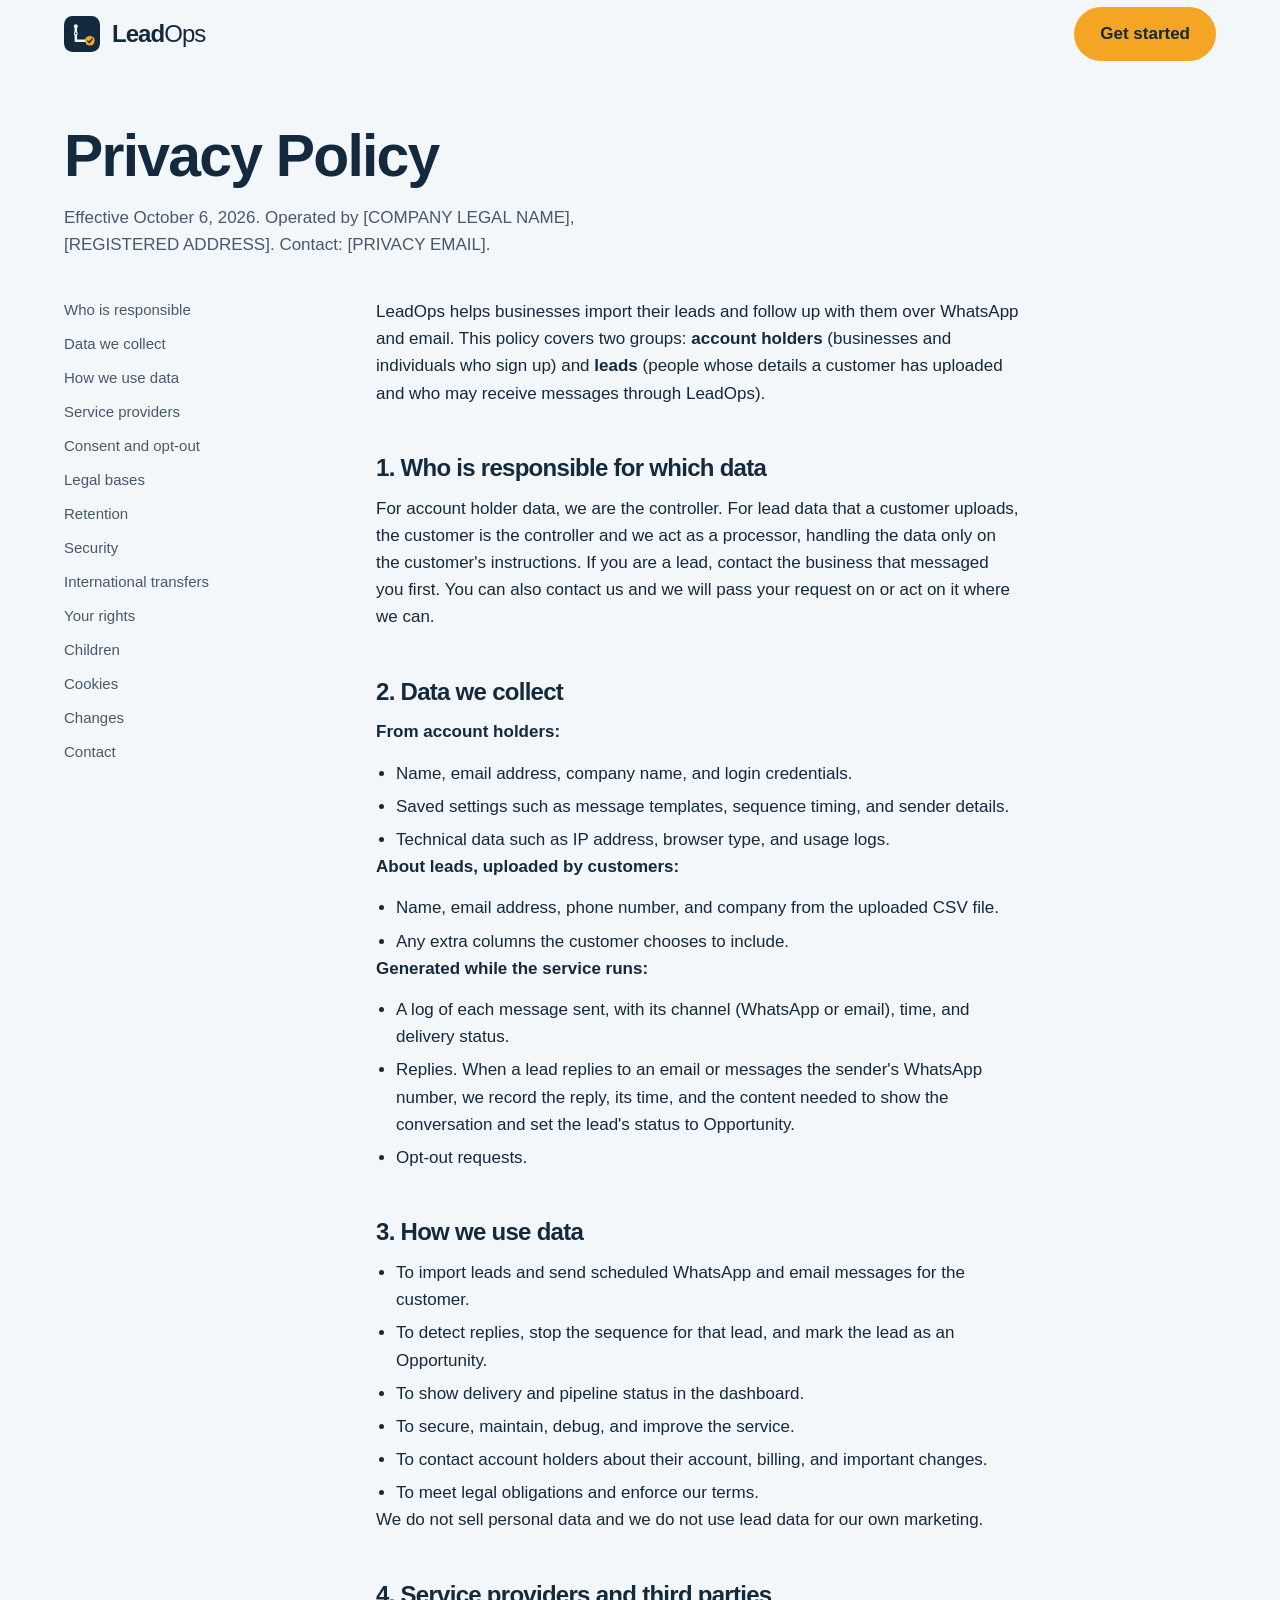
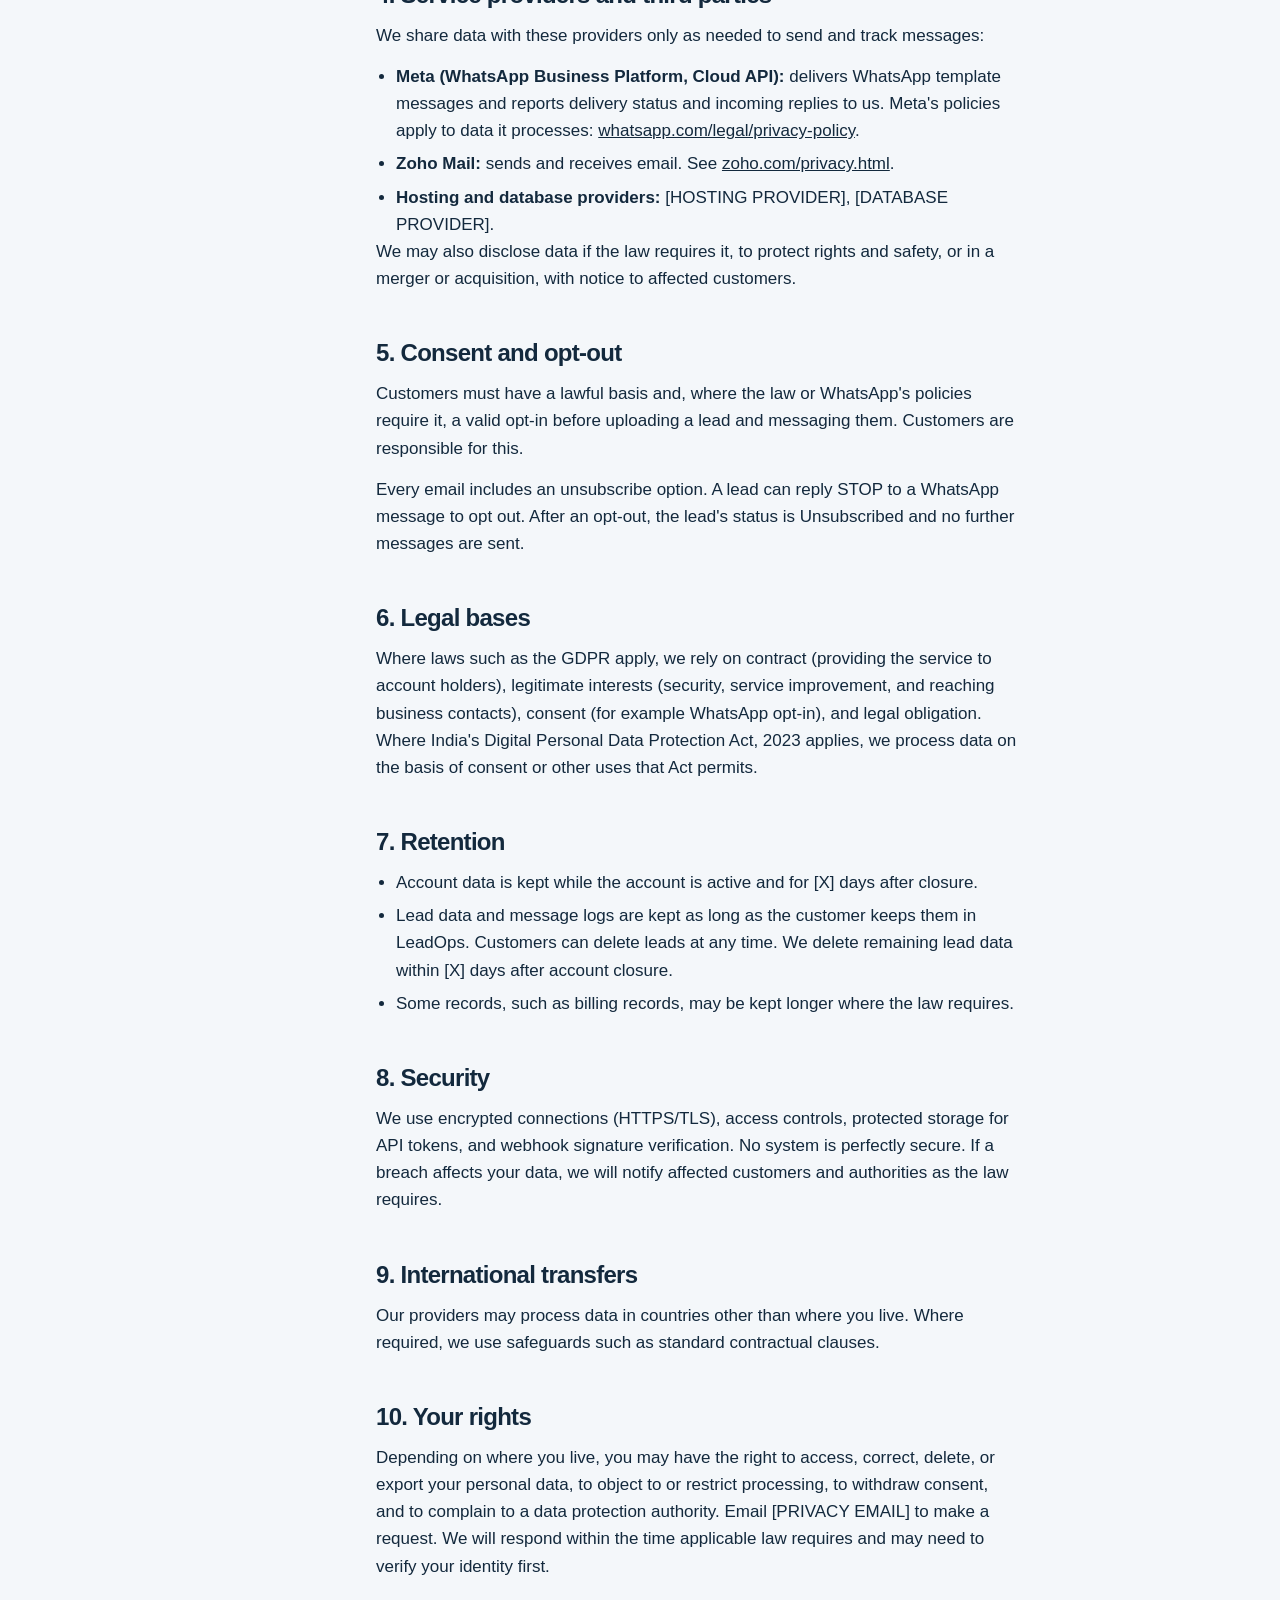
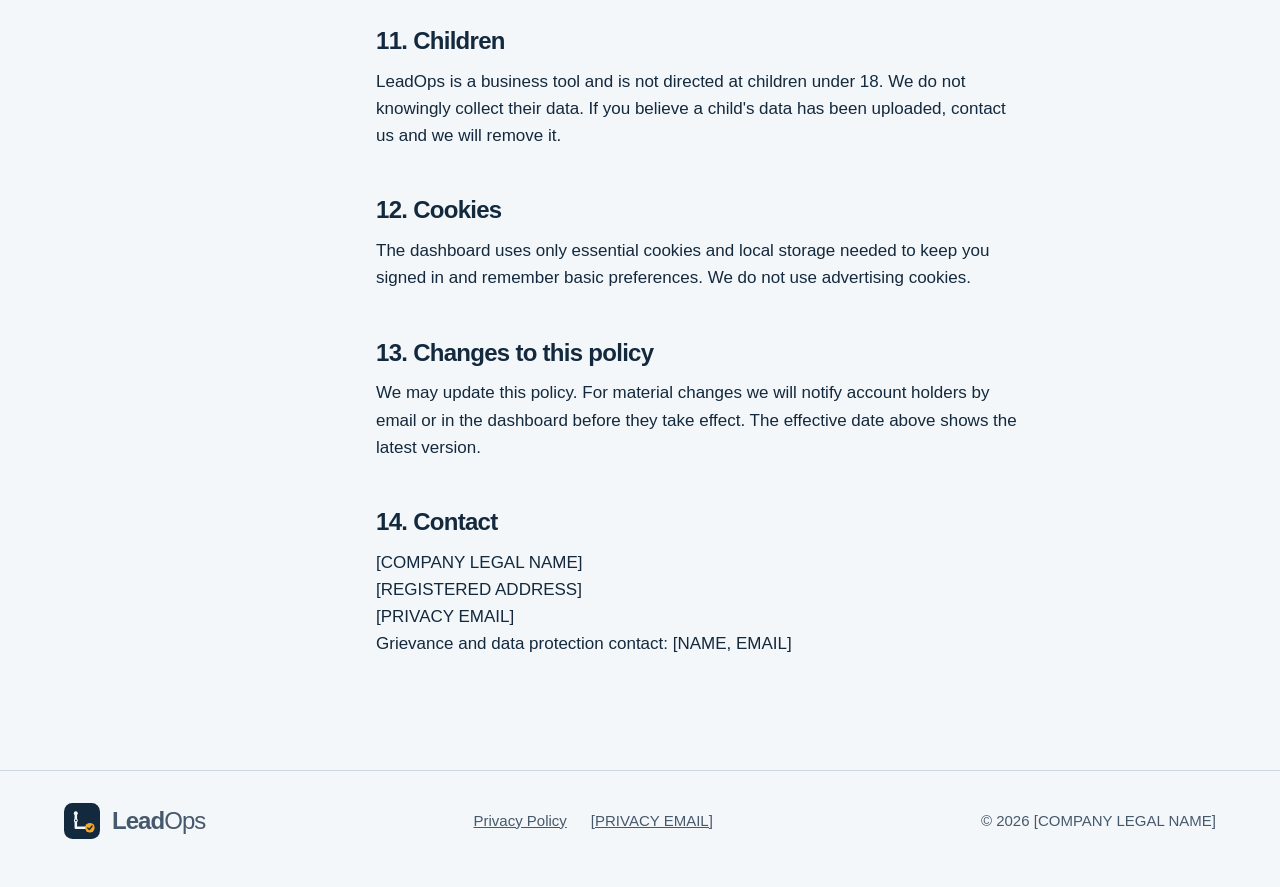
==== privacy.html @ 2978c87f "Add files via upload" ====
<!doctype html>
<html lang="en"><head><meta charset="utf-8"><meta name="viewport" content="width=device-width,initial-scale=1"><link rel="icon" href="favicon.svg" type="image/svg+xml"><link rel="preload" href="fonts/PlusJakartaSans.ttf" as="font" type="font/ttf" crossorigin><link rel="stylesheet" href="styles.css">
<title>Privacy Policy | LeadOps</title>
<meta name="description" content="How LeadOps handles account data, lead data, and message records.">
</head><body>
<header class="wrap nav"><a class="brand" href="index.html" aria-label="LeadOps home"><svg viewBox="0 0 128 128" aria-hidden="true"><rect class="tile" width="128" height="128" rx="30"/><path d="M42 36V88H92" fill="none" stroke="#F4F7FA" stroke-width="9" stroke-linecap="round" stroke-linejoin="round"/><circle cx="42" cy="36" r="7" fill="#F4F7FA"/><circle class="tile" cx="42" cy="62" r="5" stroke="#F4F7FA" stroke-width="4"/><circle cx="92" cy="88" r="17" fill="#F5A524"/><path d="M84.5 88.5L90 94 100 82" fill="none" stroke="#13293D" stroke-width="5" stroke-linecap="round" stroke-linejoin="round"/></svg><span><b>Lead</b><span>Ops</span></span></a><div class="nav-r"><a class="btn btn-primary" href="/signup">Get started</a></div></header>
<main class="wrap">
<div class="phead">
 <h1>Privacy Policy</h1>
 <p>Effective October 6, 2026. Operated by [COMPANY LEGAL NAME], [REGISTERED ADDRESS]. Contact: [PRIVACY EMAIL].</p>
</div>
<div class="doc">
<nav class="toc" aria-label="Sections">
 <a href="#s1">Who is responsible</a><a href="#s2">Data we collect</a><a href="#s3">How we use data</a><a href="#s4">Service providers</a><a href="#s5">Consent and opt-out</a><a href="#s6">Legal bases</a><a href="#s7">Retention</a><a href="#s8">Security</a><a href="#s9">International transfers</a><a href="#s10">Your rights</a><a href="#s11">Children</a><a href="#s12">Cookies</a><a href="#s13">Changes</a><a href="#s14">Contact</a>
</nav>
<article>
<p>LeadOps helps businesses import their leads and follow up with them over WhatsApp and email. This policy covers two groups: <strong>account holders</strong> (businesses and individuals who sign up) and <strong>leads</strong> (people whose details a customer has uploaded and who may receive messages through LeadOps).</p>

<h2 id="s1">1. Who is responsible for which data</h2>
<p>For account holder data, we are the controller. For lead data that a customer uploads, the customer is the controller and we act as a processor, handling the data only on the customer's instructions. If you are a lead, contact the business that messaged you first. You can also contact us and we will pass your request on or act on it where we can.</p>

<h2 id="s2">2. Data we collect</h2>
<p><strong>From account holders:</strong></p>
<ul><li>Name, email address, company name, and login credentials.</li><li>Saved settings such as message templates, sequence timing, and sender details.</li><li>Technical data such as IP address, browser type, and usage logs.</li></ul>
<p><strong>About leads, uploaded by customers:</strong></p>
<ul><li>Name, email address, phone number, and company from the uploaded CSV file.</li><li>Any extra columns the customer chooses to include.</li></ul>
<p><strong>Generated while the service runs:</strong></p>
<ul><li>A log of each message sent, with its channel (WhatsApp or email), time, and delivery status.</li><li>Replies. When a lead replies to an email or messages the sender's WhatsApp number, we record the reply, its time, and the content needed to show the conversation and set the lead's status to Opportunity.</li><li>Opt-out requests.</li></ul>

<h2 id="s3">3. How we use data</h2>
<ul><li>To import leads and send scheduled WhatsApp and email messages for the customer.</li><li>To detect replies, stop the sequence for that lead, and mark the lead as an Opportunity.</li><li>To show delivery and pipeline status in the dashboard.</li><li>To secure, maintain, debug, and improve the service.</li><li>To contact account holders about their account, billing, and important changes.</li><li>To meet legal obligations and enforce our terms.</li></ul>
<p>We do not sell personal data and we do not use lead data for our own marketing.</p>

<h2 id="s4">4. Service providers and third parties</h2>
<p>We share data with these providers only as needed to send and track messages:</p>
<ul><li><strong>Meta (WhatsApp Business Platform, Cloud API):</strong> delivers WhatsApp template messages and reports delivery status and incoming replies to us. Meta's policies apply to data it processes: <a href="https://www.whatsapp.com/legal/privacy-policy">whatsapp.com/legal/privacy-policy</a>.</li><li><strong>Zoho Mail:</strong> sends and receives email. See <a href="https://www.zoho.com/privacy.html">zoho.com/privacy.html</a>.</li><li><strong>Hosting and database providers:</strong> [HOSTING PROVIDER], [DATABASE PROVIDER].</li></ul>
<p>We may also disclose data if the law requires it, to protect rights and safety, or in a merger or acquisition, with notice to affected customers.</p>

<h2 id="s5">5. Consent and opt-out</h2>
<p>Customers must have a lawful basis and, where the law or WhatsApp's policies require it, a valid opt-in before uploading a lead and messaging them. Customers are responsible for this.</p>
<p>Every email includes an unsubscribe option. A lead can reply STOP to a WhatsApp message to opt out. After an opt-out, the lead's status is Unsubscribed and no further messages are sent.</p>

<h2 id="s6">6. Legal bases</h2>
<p>Where laws such as the GDPR apply, we rely on contract (providing the service to account holders), legitimate interests (security, service improvement, and reaching business contacts), consent (for example WhatsApp opt-in), and legal obligation. Where India's Digital Personal Data Protection Act, 2023 applies, we process data on the basis of consent or other uses that Act permits.</p>

<h2 id="s7">7. Retention</h2>
<ul><li>Account data is kept while the account is active and for [X] days after closure.</li><li>Lead data and message logs are kept as long as the customer keeps them in LeadOps. Customers can delete leads at any time. We delete remaining lead data within [X] days after account closure.</li><li>Some records, such as billing records, may be kept longer where the law requires.</li></ul>

<h2 id="s8">8. Security</h2>
<p>We use encrypted connections (HTTPS/TLS), access controls, protected storage for API tokens, and webhook signature verification. No system is perfectly secure. If a breach affects your data, we will notify affected customers and authorities as the law requires.</p>

<h2 id="s9">9. International transfers</h2>
<p>Our providers may process data in countries other than where you live. Where required, we use safeguards such as standard contractual clauses.</p>

<h2 id="s10">10. Your rights</h2>
<p>Depending on where you live, you may have the right to access, correct, delete, or export your personal data, to object to or restrict processing, to withdraw consent, and to complain to a data protection authority. Email [PRIVACY EMAIL] to make a request. We will respond within the time applicable law requires and may need to verify your identity first.</p>

<h2 id="s11">11. Children</h2>
<p>LeadOps is a business tool and is not directed at children under 18. We do not knowingly collect their data. If you believe a child's data has been uploaded, contact us and we will remove it.</p>

<h2 id="s12">12. Cookies</h2>
<p>The dashboard uses only essential cookies and local storage needed to keep you signed in and remember basic preferences. We do not use advertising cookies.</p>

<h2 id="s13">13. Changes to this policy</h2>
<p>We may update this policy. For material changes we will notify account holders by email or in the dashboard before they take effect. The effective date above shows the latest version.</p>

<h2 id="s14">14. Contact</h2>
<p>[COMPANY LEGAL NAME]<br>[REGISTERED ADDRESS]<br>[PRIVACY EMAIL]<br>Grievance and data protection contact: [NAME, EMAIL]</p>
</article>
</div>
</main>
<footer><div class="wrap foot"><a class="brand" href="index.html" aria-label="LeadOps home"><svg viewBox="0 0 128 128" aria-hidden="true"><rect class="tile" width="128" height="128" rx="30"/><path d="M42 36V88H92" fill="none" stroke="#F4F7FA" stroke-width="9" stroke-linecap="round" stroke-linejoin="round"/><circle cx="42" cy="36" r="7" fill="#F4F7FA"/><circle class="tile" cx="42" cy="62" r="5" stroke="#F4F7FA" stroke-width="4"/><circle cx="92" cy="88" r="17" fill="#F5A524"/><path d="M84.5 88.5L90 94 100 82" fill="none" stroke="#13293D" stroke-width="5" stroke-linecap="round" stroke-linejoin="round"/></svg><span><b>Lead</b><span>Ops</span></span></a><nav><a href="privacy.html">Privacy Policy</a><a href="mailto:[PRIVACY EMAIL]">[PRIVACY EMAIL]</a></nav><span>&copy; 2026 [COMPANY LEGAL NAME]</span></div></footer>
</body></html>
---- styles.css ----
/* LeadOps site styles. Shape rule: buttons and tags are full-pill, images/panels use 16px. One accent (amber). */
@font-face{font-family:"Plus Jakarta Sans";src:url("fonts/PlusJakartaSans.ttf") format("truetype");font-weight:200 800;font-display:swap}
:root{color-scheme:light dark;--bg:#F4F7FA;--surface:#E6EDF4;--ink:#13293D;--muted:#46596C;--line:#CBD6E1;--accent:#F5A524;--on-accent:#13293D;--tile:#13293D;--r:16px}
@media (prefers-color-scheme:dark){:root{--bg:#0E1B28;--surface:#15293B;--ink:#E8EEF4;--muted:#A3B5C6;--line:#26405A;--tile:#1E3F5E}}
*{box-sizing:border-box}
html{scroll-behavior:smooth}
body{margin:0;background:var(--bg);color:var(--ink);font:400 1.0625rem/1.6 "Plus Jakarta Sans","Helvetica Neue",Arial,sans-serif;-webkit-font-smoothing:antialiased}
img{display:block;max-width:100%}
a{color:inherit}
:focus-visible{outline:3px solid var(--accent);outline-offset:3px;border-radius:6px}
.wrap{max-width:1200px;margin:0 auto;padding:0 24px}
h1,h2,h3{margin:0;letter-spacing:-.03em;line-height:1.08;font-weight:800}
h1{font-size:clamp(2.4rem,4.6vw,3.75rem)}
h2{font-size:clamp(1.9rem,3.4vw,2.75rem)}
p{margin:0;max-width:62ch;color:var(--muted)}
/* nav */
.nav{height:68px;display:flex;align-items:center;justify-content:space-between}
.brand{display:flex;align-items:center;gap:12px;text-decoration:none;font-size:1.5rem;letter-spacing:-.04em;line-height:1}
.brand b{font-weight:800}.brand span{font-weight:400}
.brand svg{width:36px;height:36px}.tile{fill:var(--tile)}
.nav-r{display:flex;align-items:center;gap:28px}
.nav-r a.plain{text-decoration:none;font-weight:600}
.nav-r a.plain:hover{text-decoration:underline;text-underline-offset:4px}
/* buttons */
.btn{display:inline-flex;align-items:center;white-space:nowrap;padding:13px 26px;border-radius:999px;font-weight:700;text-decoration:none;transition:transform .25s cubic-bezier(.16,1,.3,1)}
.btn:hover{transform:translateY(-2px)}.btn:active{transform:translateY(1px) scale(.98)}
.btn-primary{background:var(--accent);color:var(--on-accent)}
.btn-ghost{border:1.5px solid var(--ink)}
.row{display:flex;gap:14px;flex-wrap:wrap;margin-top:32px}
/* hero */
.hero{display:grid;grid-template-columns:1.1fr .9fr;gap:64px;align-items:center;padding:56px 0 96px}
.hero p{margin-top:24px;font-size:1.25rem;color:var(--ink)}
.hero img{width:100%;aspect-ratio:4/5;max-height:580px;object-fit:cover;border-radius:var(--r)}
section{padding:96px 0}
section h2+p{margin-top:20px}
/* sequence rail */
.rail{display:grid;grid-template-columns:2fr 3fr 2fr;gap:0 56px;margin-top:56px;border-top:2px solid var(--ink);padding-top:28px}
.rail h3{font-size:2.5rem}
.rail strong{display:block;margin:14px 0 6px;font-size:1.0625rem}
/* statuses */
.split{display:grid;grid-template-columns:5fr 6fr;gap:72px;align-items:center}
.stages{display:flex;flex-wrap:wrap;gap:12px}
.stages span{padding:12px 24px;border-radius:999px;font-size:1.25rem;font-weight:700;border:1.5px solid var(--line)}
.stages .win{background:var(--accent);border-color:var(--accent);color:var(--on-accent);font-size:1.5rem}
/* channels */
.split.flip{grid-template-columns:6fr 5fr}
.split img{width:100%;aspect-ratio:10/7;object-fit:cover;border-radius:var(--r)}
/* band + cta */
.band{background:var(--surface);border-radius:var(--r);padding:72px 56px}
.band h2{max-width:20ch}
.band a{font-weight:700;text-underline-offset:4px}
.end{padding:96px 0 112px}
.end .row{margin-top:28px}
/* footer */
footer{border-top:1.5px solid var(--line);padding:32px 0 48px}
.foot{display:flex;justify-content:space-between;align-items:center;gap:24px;flex-wrap:wrap;color:var(--muted);font-size:.9375rem}
.foot nav{display:flex;gap:24px}
/* policy */
.phead{padding:56px 0 40px}
.phead p{margin-top:16px}
.doc{display:grid;grid-template-columns:240px 1fr;gap:72px;padding-bottom:112px}
.toc{position:sticky;top:24px;align-self:start;display:grid;gap:10px;font-size:.9375rem}
.toc a{color:var(--muted);text-decoration:none}.toc a:hover{color:var(--ink);text-decoration:underline}
.doc article{max-width:68ch}
.doc h2{font-size:1.5rem;margin:48px 0 14px;scroll-margin-top:24px}
.doc h2:first-child{margin-top:0}
.doc p,.doc li{color:var(--ink);max-width:none}
.doc p+p,.doc ul{margin-top:14px}
.doc ul{padding-left:1.25rem;margin-bottom:0}.doc li{margin-top:6px}
@media (max-width:900px){
 .hero,.split,.split.flip,.rail,.doc{grid-template-columns:1fr}
 .hero{gap:40px;padding-bottom:64px}.hero img{aspect-ratio:4/3}
 .rail{gap:36px}.split{gap:40px}.toc{display:none}
 section{padding:64px 0}.band{padding:48px 28px}.nav-r{gap:16px}
}
@media (prefers-reduced-motion:reduce){*{transition:none!important;scroll-behavior:auto!important}}
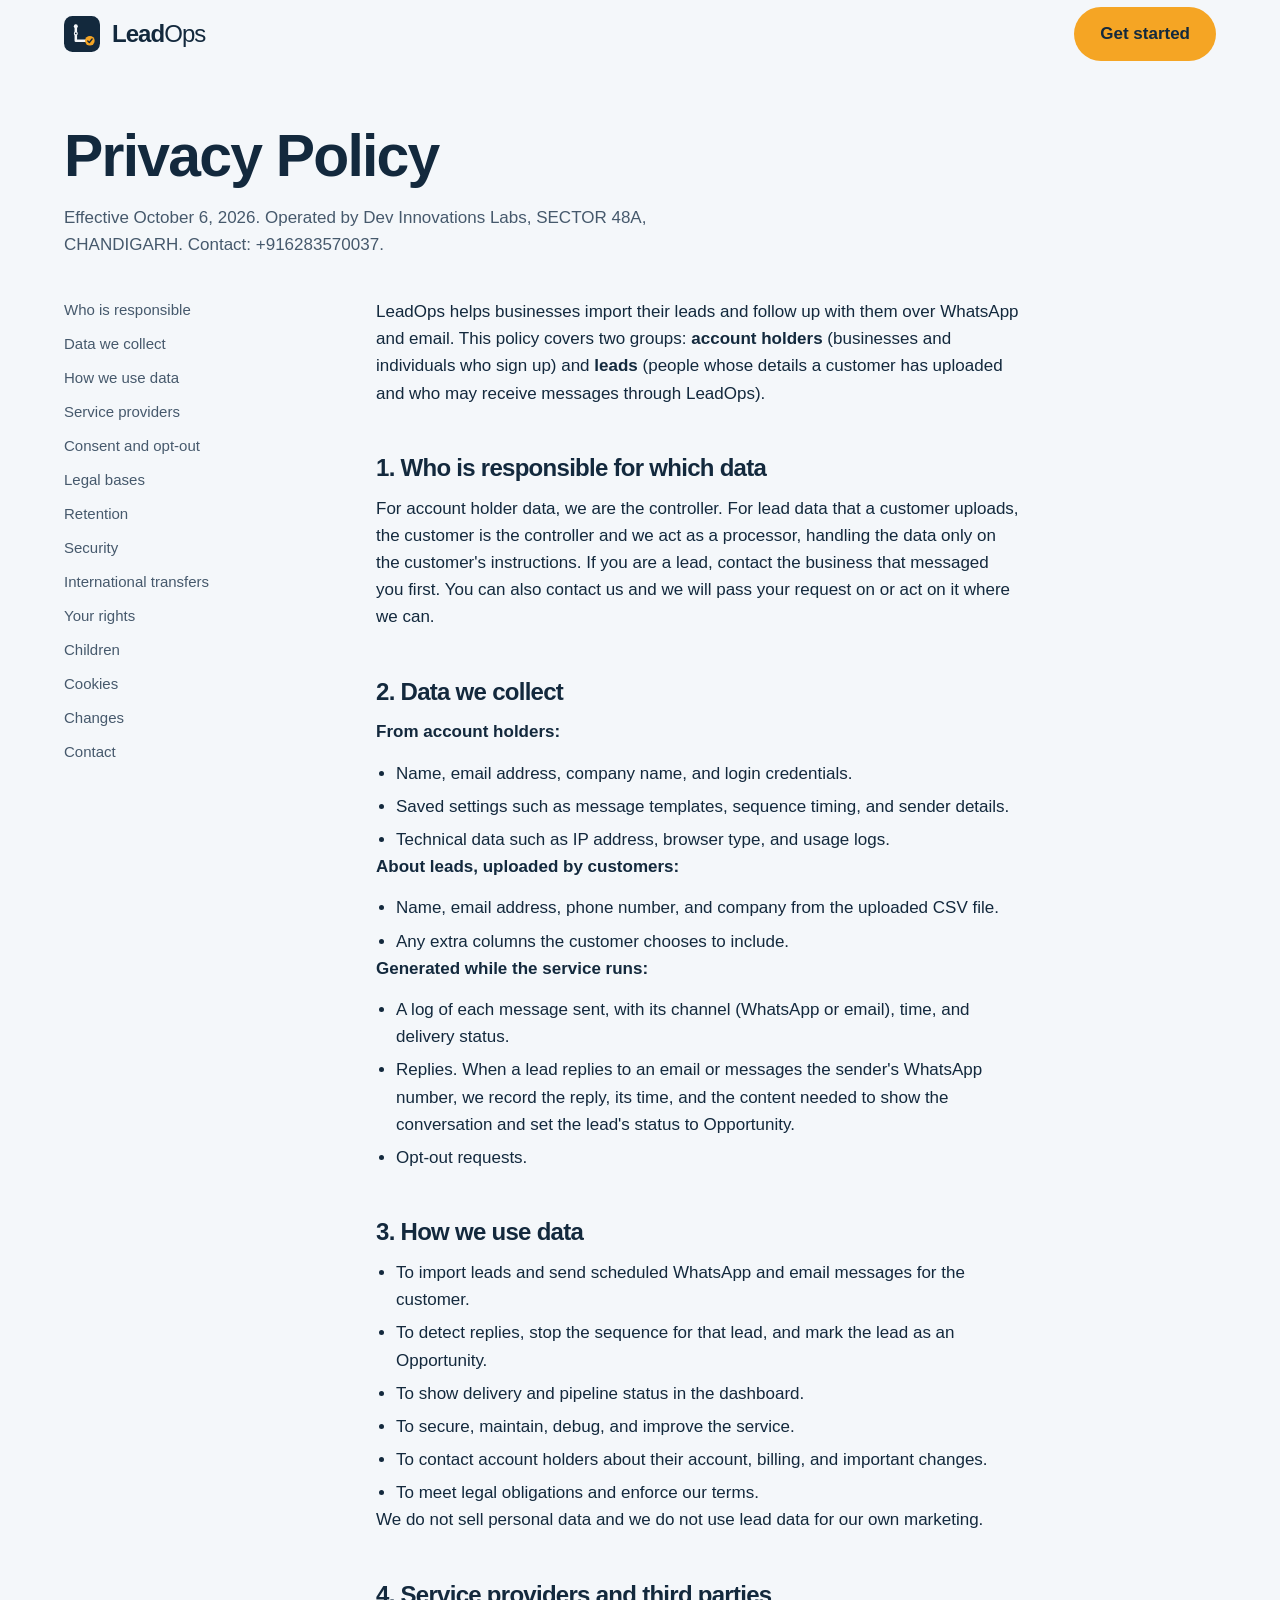
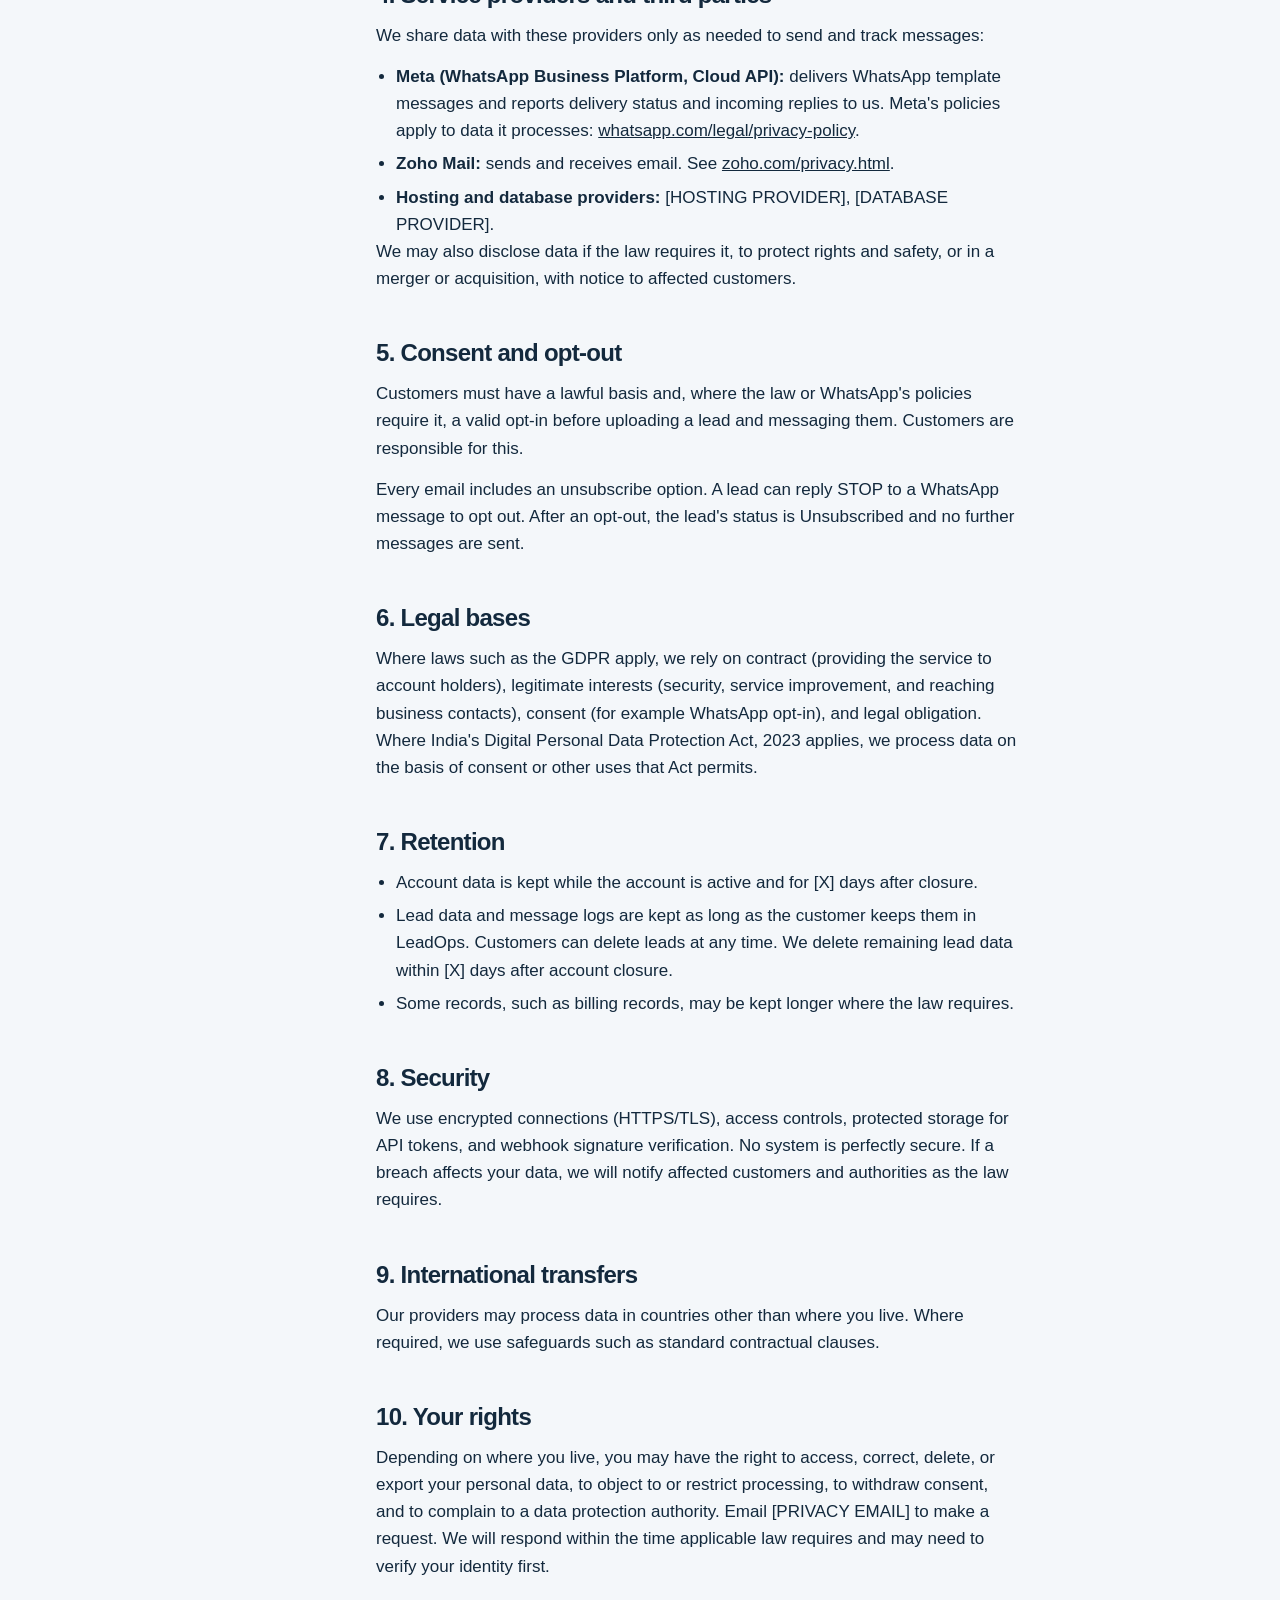
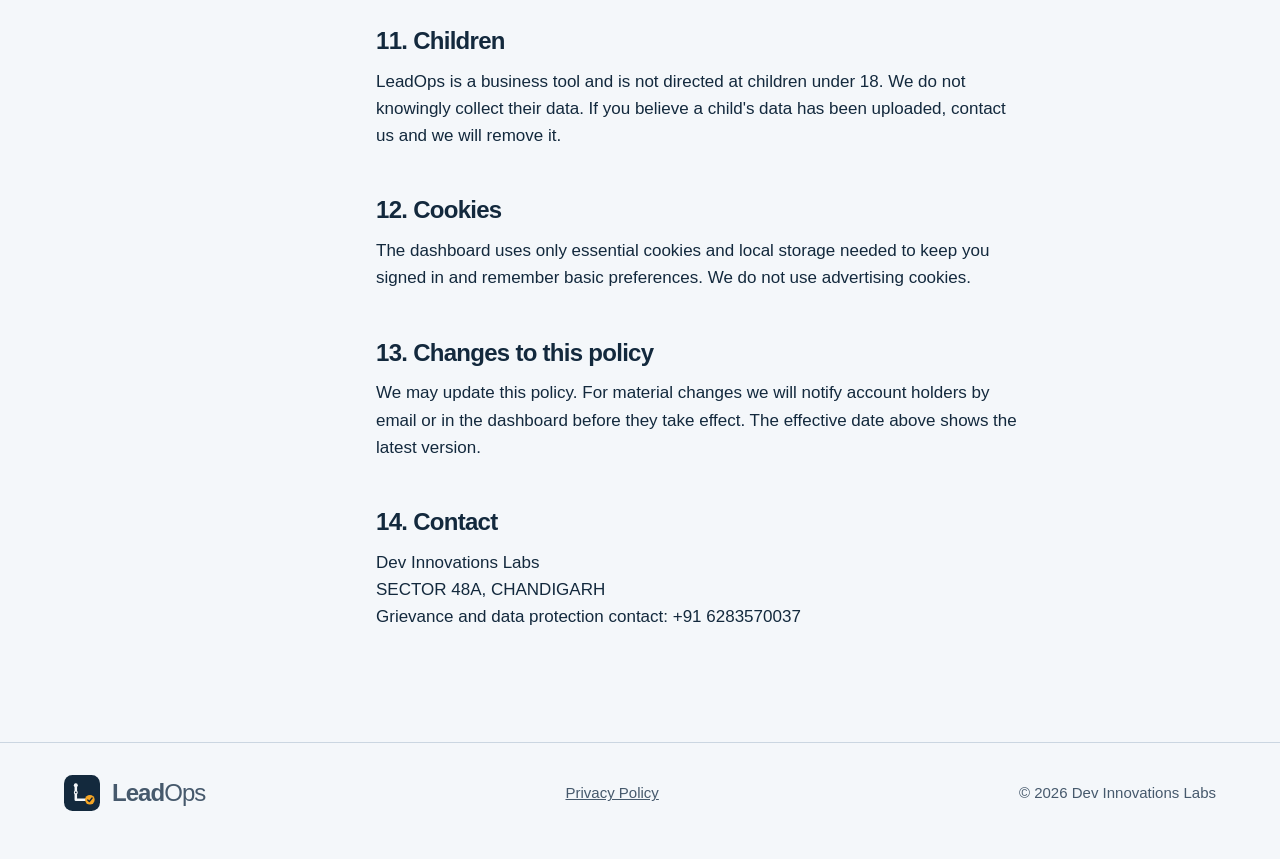
==== commit 3ff30e4e: "updated" ====
--- a/privacy.html
+++ b/privacy.html
@@ -7,7 +7,7 @@
 <main class="wrap">
 <div class="phead">
  <h1>Privacy Policy</h1>
- <p>Effective October 6, 2026. Operated by [COMPANY LEGAL NAME], [REGISTERED ADDRESS]. Contact: [PRIVACY EMAIL].</p>
+ <p>Effective October 6, 2026. Operated by Dev Innovations Labs, SECTOR 48A, CHANDIGARH. Contact: +916283570037.</p>
 </div>
 <div class="doc">
 <nav class="toc" aria-label="Sections">
@@ -65,9 +65,9 @@
 <p>We may update this policy. For material changes we will notify account holders by email or in the dashboard before they take effect. The effective date above shows the latest version.</p>
 
 <h2 id="s14">14. Contact</h2>
-<p>[COMPANY LEGAL NAME]<br>[REGISTERED ADDRESS]<br>[PRIVACY EMAIL]<br>Grievance and data protection contact: [NAME, EMAIL]</p>
+<p>Dev Innovations Labs<br> SECTOR 48A, CHANDIGARH<br>Grievance and data protection contact: +91 6283570037</p>
 </article>
 </div>
 </main>
-<footer><div class="wrap foot"><a class="brand" href="index.html" aria-label="LeadOps home"><svg viewBox="0 0 128 128" aria-hidden="true"><rect class="tile" width="128" height="128" rx="30"/><path d="M42 36V88H92" fill="none" stroke="#F4F7FA" stroke-width="9" stroke-linecap="round" stroke-linejoin="round"/><circle cx="42" cy="36" r="7" fill="#F4F7FA"/><circle class="tile" cx="42" cy="62" r="5" stroke="#F4F7FA" stroke-width="4"/><circle cx="92" cy="88" r="17" fill="#F5A524"/><path d="M84.5 88.5L90 94 100 82" fill="none" stroke="#13293D" stroke-width="5" stroke-linecap="round" stroke-linejoin="round"/></svg><span><b>Lead</b><span>Ops</span></span></a><nav><a href="privacy.html">Privacy Policy</a><a href="mailto:[PRIVACY EMAIL]">[PRIVACY EMAIL]</a></nav><span>&copy; 2026 [COMPANY LEGAL NAME]</span></div></footer>
+<footer><div class="wrap foot"><a class="brand" href="index.html" aria-label="LeadOps home"><svg viewBox="0 0 128 128" aria-hidden="true"><rect class="tile" width="128" height="128" rx="30"/><path d="M42 36V88H92" fill="none" stroke="#F4F7FA" stroke-width="9" stroke-linecap="round" stroke-linejoin="round"/><circle cx="42" cy="36" r="7" fill="#F4F7FA"/><circle class="tile" cx="42" cy="62" r="5" stroke="#F4F7FA" stroke-width="4"/><circle cx="92" cy="88" r="17" fill="#F5A524"/><path d="M84.5 88.5L90 94 100 82" fill="none" stroke="#13293D" stroke-width="5" stroke-linecap="round" stroke-linejoin="round"/></svg><span><b>Lead</b><span>Ops</span></span></a><nav><a href="privacy.html">Privacy Policy</a></nav><span>&copy; 2026 Dev Innovations Labs</span></div></footer>
 </body></html>
